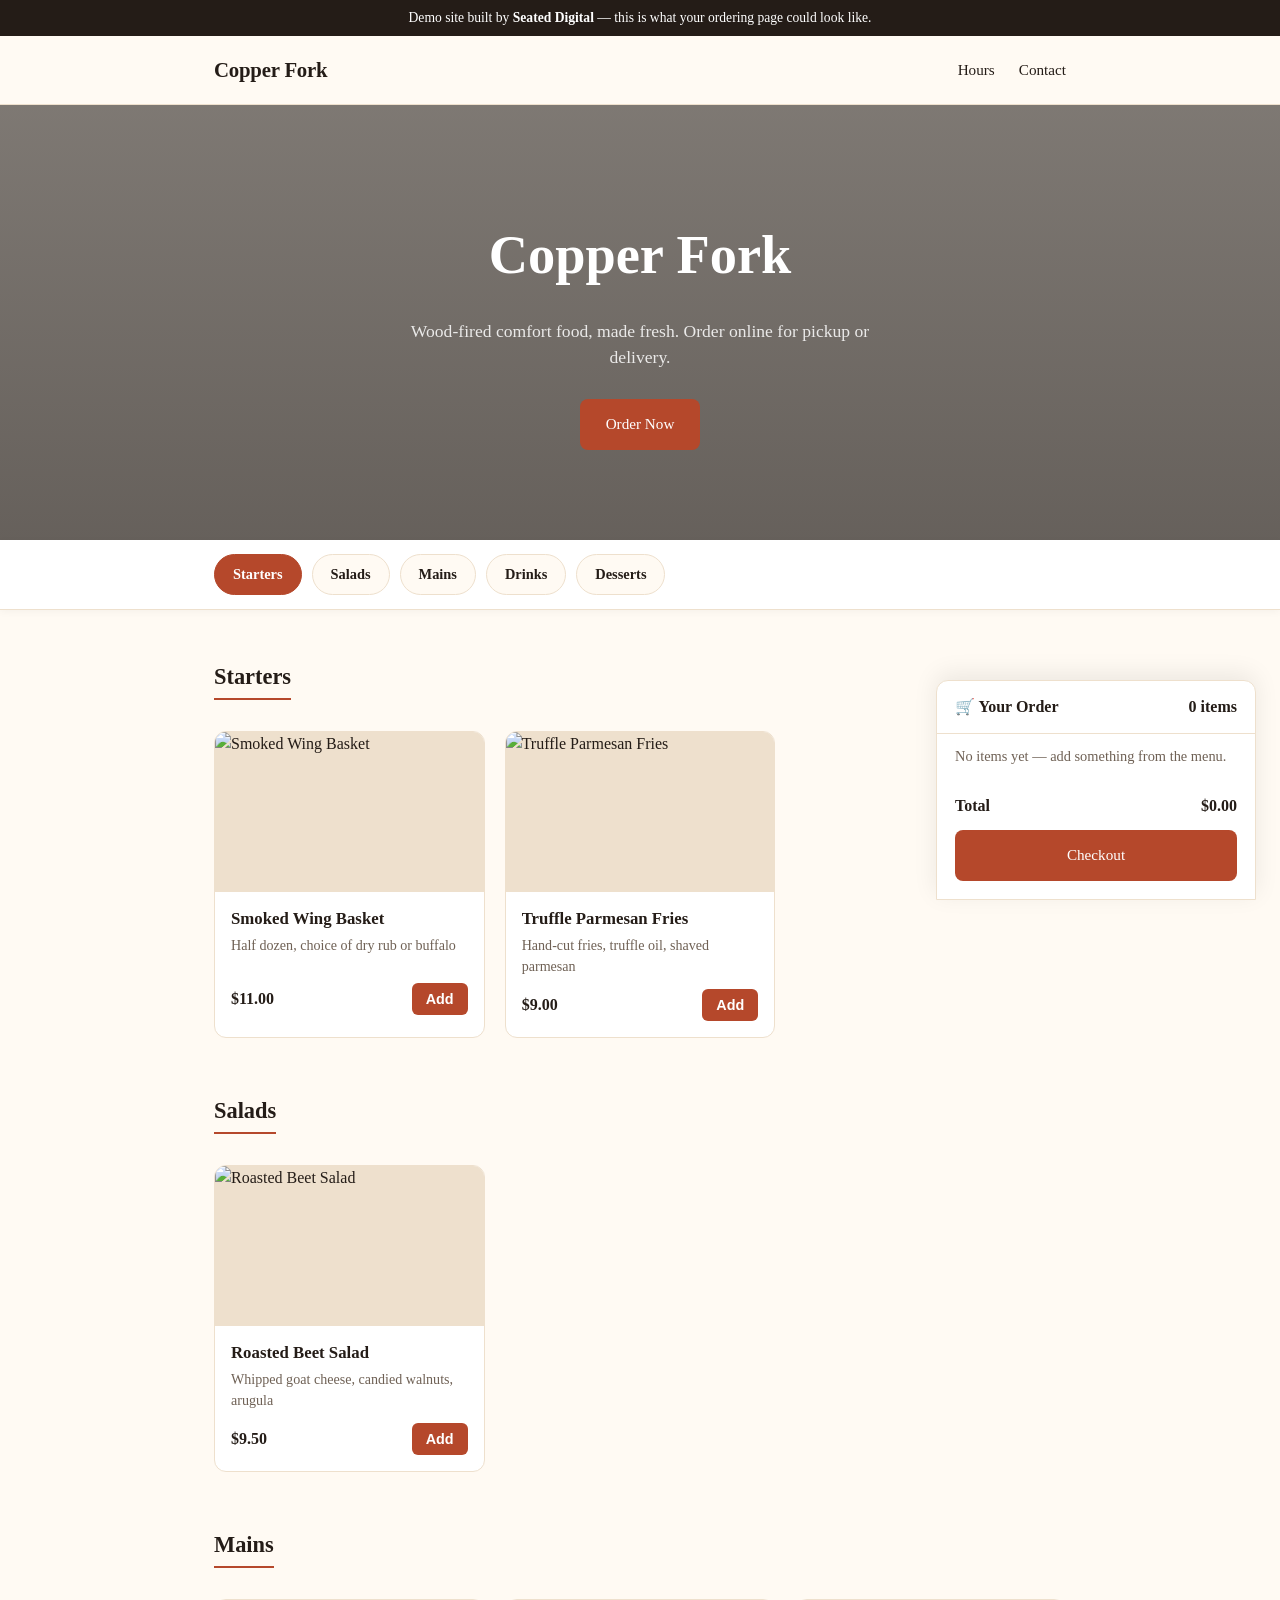
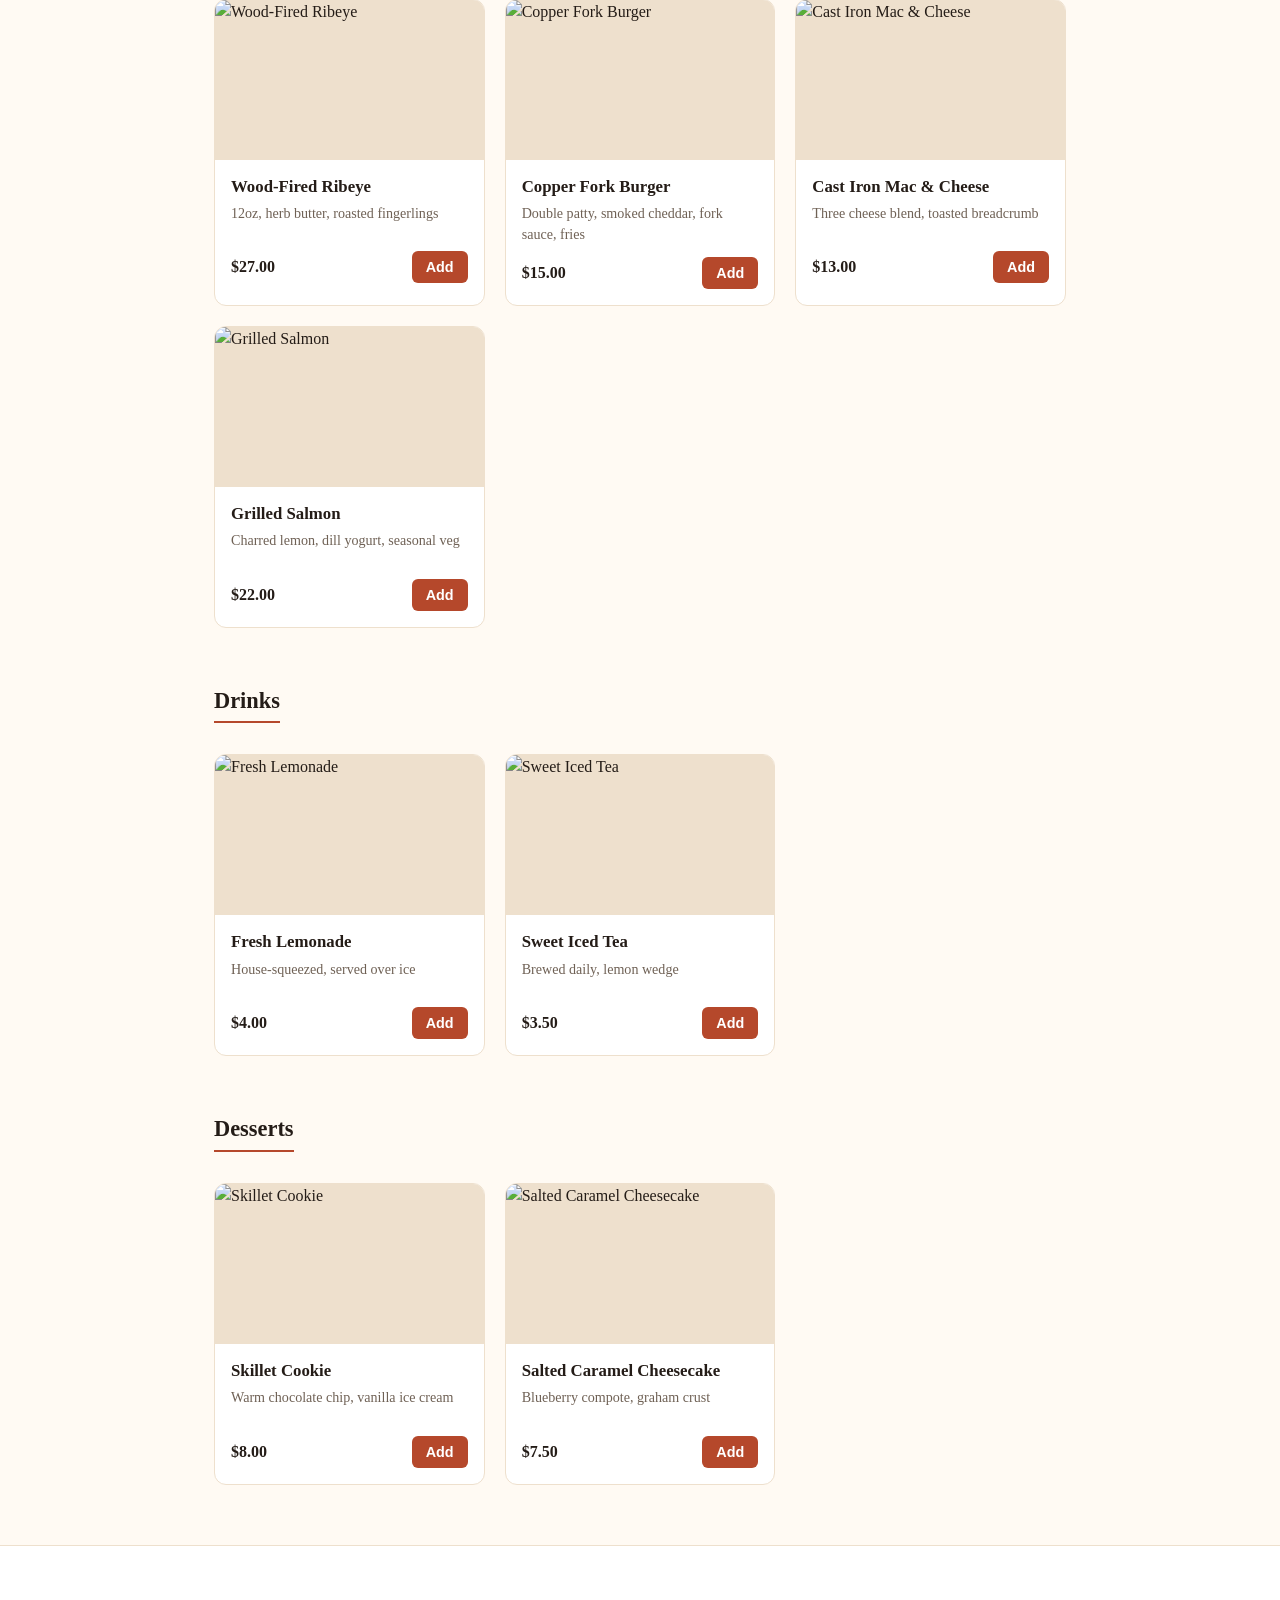
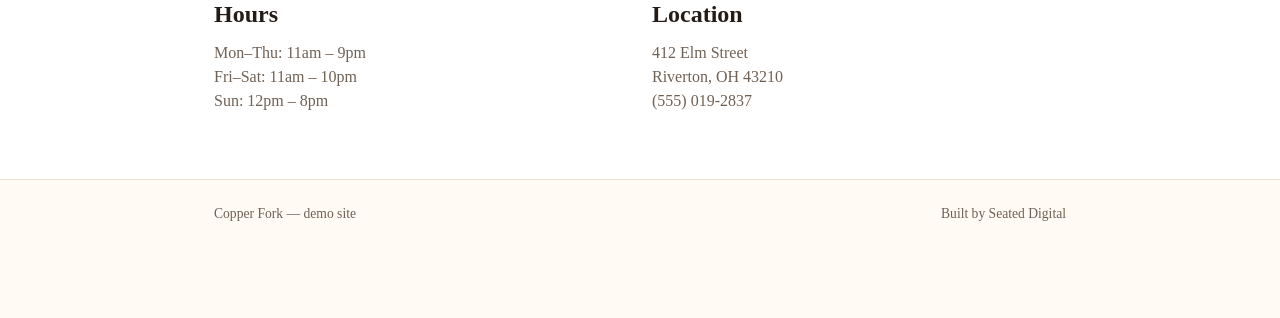
==== demo/index.html @ cd3e6c1e "Seated Digital agency site with restaurant ordering demo" ====
<!DOCTYPE html>
<html lang="en">
<head>
<meta charset="UTF-8">
<meta name="viewport" content="width=device-width, initial-scale=1.0">
<title>Copper Fork — Order Online</title>
<link rel="stylesheet" href="styles.css">
</head>
<body>

<div class="demo-banner">Demo site built by <strong>Seated Digital</strong> — this is what your ordering page could look like.</div>

<header class="nav">
  <div class="nav-inner">
    <span class="logo">Copper Fork</span>
    <nav>
      <a href="#hours">Hours</a>
      <a href="#contact">Contact</a>
    </nav>
  </div>
</header>

<section class="hero">
  <div class="hero-inner">
    <h1>Copper Fork</h1>
    <p>Wood-fired comfort food, made fresh. Order online for pickup or delivery.</p>
    <a href="#category-nav" class="btn btn-primary">Order Now</a>
  </div>
</section>

<nav class="category-nav" id="category-nav">
  <div class="category-nav-inner" id="category-pills">
    <button class="pill active" data-target="starters">Starters</button>
    <button class="pill" data-target="salads">Salads</button>
    <button class="pill" data-target="mains">Mains</button>
    <button class="pill" data-target="drinks">Drinks</button>
    <button class="pill" data-target="desserts">Desserts</button>
  </div>
</nav>

<section class="menu">
  <div class="section-inner">

    <div class="category" id="starters">
      <h2>Starters</h2>
      <div class="items" data-items="starters"></div>
    </div>

    <div class="category" id="salads">
      <h2>Salads</h2>
      <div class="items" data-items="salads"></div>
    </div>

    <div class="category" id="mains">
      <h2>Mains</h2>
      <div class="items" data-items="mains"></div>
    </div>

    <div class="category" id="drinks">
      <h2>Drinks</h2>
      <div class="items" data-items="drinks"></div>
    </div>

    <div class="category" id="desserts">
      <h2>Desserts</h2>
      <div class="items" data-items="desserts"></div>
    </div>

  </div>
</section>

<section class="hours" id="hours">
  <div class="section-inner hours-inner">
    <div>
      <h2>Hours</h2>
      <p>Mon–Thu: 11am – 9pm<br>Fri–Sat: 11am – 10pm<br>Sun: 12pm – 8pm</p>
    </div>
    <div>
      <h2>Location</h2>
      <p>412 Elm Street<br>Riverton, OH 43210<br>(555) 019-2837</p>
    </div>
  </div>
</section>

<footer class="footer" id="contact">
  <div class="section-inner footer-inner">
    <span>Copper Fork — demo site</span>
    <span>Built by Seated Digital</span>
  </div>
</footer>

<div class="cart" id="cart">
  <div class="cart-header" id="cart-toggle">
    <span>🛒 Your Order</span>
    <span id="cart-count">0 items</span>
  </div>
  <div class="cart-body" id="cart-body">
    <p class="cart-empty" id="cart-empty">No items yet — add something from the menu.</p>
    <div id="cart-items"></div>
    <div class="cart-total-row">
      <span>Total</span>
      <span id="cart-total">$0.00</span>
    </div>
    <button class="btn btn-primary cart-checkout" id="checkout-btn">Checkout</button>
  </div>
</div>

<div class="modal-overlay" id="modal-overlay">
  <div class="modal">
    <h2>Almost done!</h2>
    <p class="modal-sub">This is a demo — no real order will be placed.</p>
    <form id="checkout-form">
      <label>Name
        <input type="text" required>
      </label>
      <label>Phone
        <input type="tel" required>
      </label>
      <div class="fulfillment">
        <label class="radio"><input type="radio" name="fulfillment" value="pickup" checked> Pickup</label>
        <label class="radio"><input type="radio" name="fulfillment" value="delivery"> Delivery</label>
      </div>
      <button type="submit" class="btn btn-primary">Place Demo Order</button>
      <button type="button" class="btn btn-outline" id="modal-close">Cancel</button>
    </form>
  </div>
</div>

<script src="script.js"></script>
</body>
</html>
---- demo/styles.css ----
:root {
  --ink: #241c17;
  --paper: #fffaf3;
  --rust: #b5482b;
  --rust-dark: #8f3720;
  --line: #eee0cd;
  --muted: #6f6155;
  font-family: -apple-system, BlinkMacSystemFont, "Segoe UI", Georgia, serif;
}

* { box-sizing: border-box; }

body {
  margin: 0;
  color: var(--ink);
  background: var(--paper);
  line-height: 1.5;
  padding-bottom: 70px;
}

h1, h2 { margin: 0 0 0.4em; }
p { margin: 0 0 1em; color: var(--muted); }

.section-inner { max-width: 900px; margin: 0 auto; padding: 0 24px; }

.demo-banner {
  background: var(--ink);
  color: white;
  text-align: center;
  font-size: 0.85rem;
  padding: 8px 12px;
}

.nav {
  border-bottom: 1px solid var(--line);
  background: var(--paper);
}
.nav-inner {
  max-width: 900px;
  margin: 0 auto;
  padding: 18px 24px;
  display: flex;
  justify-content: space-between;
  align-items: center;
}
.logo { font-weight: 700; font-size: 1.3rem; letter-spacing: -0.01em; }
.nav nav { display: flex; gap: 24px; }
.nav a { color: var(--ink); text-decoration: none; font-size: 0.95rem; }

.hero {
  text-align: center;
  padding: 110px 24px 90px;
  background:
    linear-gradient(180deg, rgba(20,14,10,0.55), rgba(20,14,10,0.65)),
    url("https://images.unsplash.com/photo-1744561249162-c597c1670032?w=1600&q=75&auto=format&fit=crop") center/cover no-repeat;
  color: white;
}
.hero h1 { font-size: clamp(2.2rem, 6vw, 3.4rem); color: white; }
.hero p { max-width: 480px; margin: 0 auto 28px; font-size: 1.1rem; color: rgba(255,255,255,0.85); }

/* Category nav */
.category-nav {
  position: sticky;
  top: 0;
  z-index: 15;
  background: white;
  border-bottom: 1px solid var(--line);
  box-shadow: 0 2px 8px rgba(0,0,0,0.04);
}
.category-nav-inner {
  max-width: 900px;
  margin: 0 auto;
  padding: 14px 24px;
  display: flex;
  gap: 10px;
  overflow-x: auto;
}
.pill {
  flex-shrink: 0;
  border: 1px solid var(--line);
  background: var(--paper);
  color: var(--ink);
  font: inherit;
  font-weight: 600;
  font-size: 0.9rem;
  padding: 9px 18px;
  border-radius: 999px;
  cursor: pointer;
}
.pill.active {
  background: var(--rust);
  border-color: var(--rust);
  color: white;
}

.btn {
  display: inline-block;
  padding: 12px 24px;
  border-radius: 8px;
  font-weight: 600;
  text-decoration: none;
  border: 2px solid transparent;
  cursor: pointer;
  font: inherit;
  font-size: 0.95rem;
}
.btn-primary { background: var(--rust); color: white; }
.btn-primary:hover { background: var(--rust-dark); }
.btn-outline { background: transparent; border-color: var(--line); color: var(--ink); }

.menu { padding: 50px 0 60px; }
.category { scroll-margin-top: 76px; }
.category h2 {
  font-size: 1.4rem;
  border-bottom: 2px solid var(--rust);
  display: inline-block;
  padding-bottom: 4px;
  margin-top: 56px;
}
.category:first-child h2 { margin-top: 0; }

.items {
  display: grid;
  grid-template-columns: repeat(auto-fill, minmax(260px, 1fr));
  gap: 20px;
  margin-top: 22px;
}
.item {
  display: flex;
  flex-direction: column;
  border: 1px solid var(--line);
  border-radius: 12px;
  overflow: hidden;
  background: white;
}
.item-img {
  width: 100%;
  height: 160px;
  object-fit: cover;
  display: block;
  background: var(--line);
}
.item-body {
  padding: 14px 16px 16px;
  display: flex;
  flex-direction: column;
  flex: 1;
}
.item-info h3 { margin: 0 0 4px; font-size: 1.05rem; }
.item-info p { margin: 0; font-size: 0.88rem; min-height: 2.6em; }
.item-actions {
  display: flex;
  align-items: center;
  justify-content: space-between;
  margin-top: 12px;
}
.item-price { font-weight: 700; }
.add-btn {
  background: var(--rust);
  color: white;
  border: none;
  border-radius: 6px;
  padding: 8px 14px;
  font-weight: 600;
  cursor: pointer;
  font-size: 0.9rem;
}
.add-btn:hover { background: var(--rust-dark); }

.hours { background: white; border-top: 1px solid var(--line); border-bottom: 1px solid var(--line); padding: 50px 0; }
.hours-inner { display: grid; grid-template-columns: 1fr 1fr; gap: 24px; }

.footer { padding: 24px 0; }
.footer-inner { display: flex; justify-content: space-between; font-size: 0.85rem; color: var(--muted); }

/* Cart */
.cart {
  position: fixed;
  bottom: 0;
  right: 24px;
  width: 320px;
  background: white;
  border: 1px solid var(--line);
  border-radius: 12px 12px 0 0;
  box-shadow: 0 -6px 24px rgba(0,0,0,0.08);
  z-index: 20;
}
.cart-header {
  display: flex;
  justify-content: space-between;
  padding: 14px 18px;
  font-weight: 700;
  cursor: pointer;
}
.cart-body { padding: 0 18px 18px; border-top: 1px solid var(--line); max-height: 40vh; overflow-y: auto; }
.cart.collapsed .cart-body { display: none; }
.cart-empty { font-size: 0.9rem; margin-top: 12px; }
.cart-line { display: flex; justify-content: space-between; font-size: 0.9rem; padding: 8px 0; border-bottom: 1px dashed var(--line); }
.cart-line button { background: none; border: none; color: var(--rust); cursor: pointer; font-size: 0.85rem; }
.cart-total-row { display: flex; justify-content: space-between; font-weight: 700; padding: 12px 0; }
.cart-checkout { width: 100%; }

/* Modal */
.modal-overlay {
  display: none;
  position: fixed;
  inset: 0;
  background: rgba(20, 14, 10, 0.5);
  align-items: center;
  justify-content: center;
  z-index: 30;
}
.modal-overlay.open { display: flex; }
.modal {
  background: white;
  border-radius: 14px;
  padding: 28px;
  width: 90%;
  max-width: 380px;
}
.modal-sub { font-size: 0.85rem; }
#checkout-form { display: grid; gap: 14px; }
#checkout-form label { display: flex; flex-direction: column; gap: 6px; font-size: 0.85rem; font-weight: 600; }
#checkout-form input[type="text"], #checkout-form input[type="tel"] {
  font: inherit; padding: 10px 12px; border: 1px solid var(--line); border-radius: 6px;
}
.fulfillment { display: flex; gap: 16px; font-weight: 500; }
.radio { flex-direction: row !important; align-items: center; gap: 6px !important; }

@media (max-width: 640px) {
  .hours-inner { grid-template-columns: 1fr; }
  .cart { right: 12px; left: 12px; width: auto; }
}
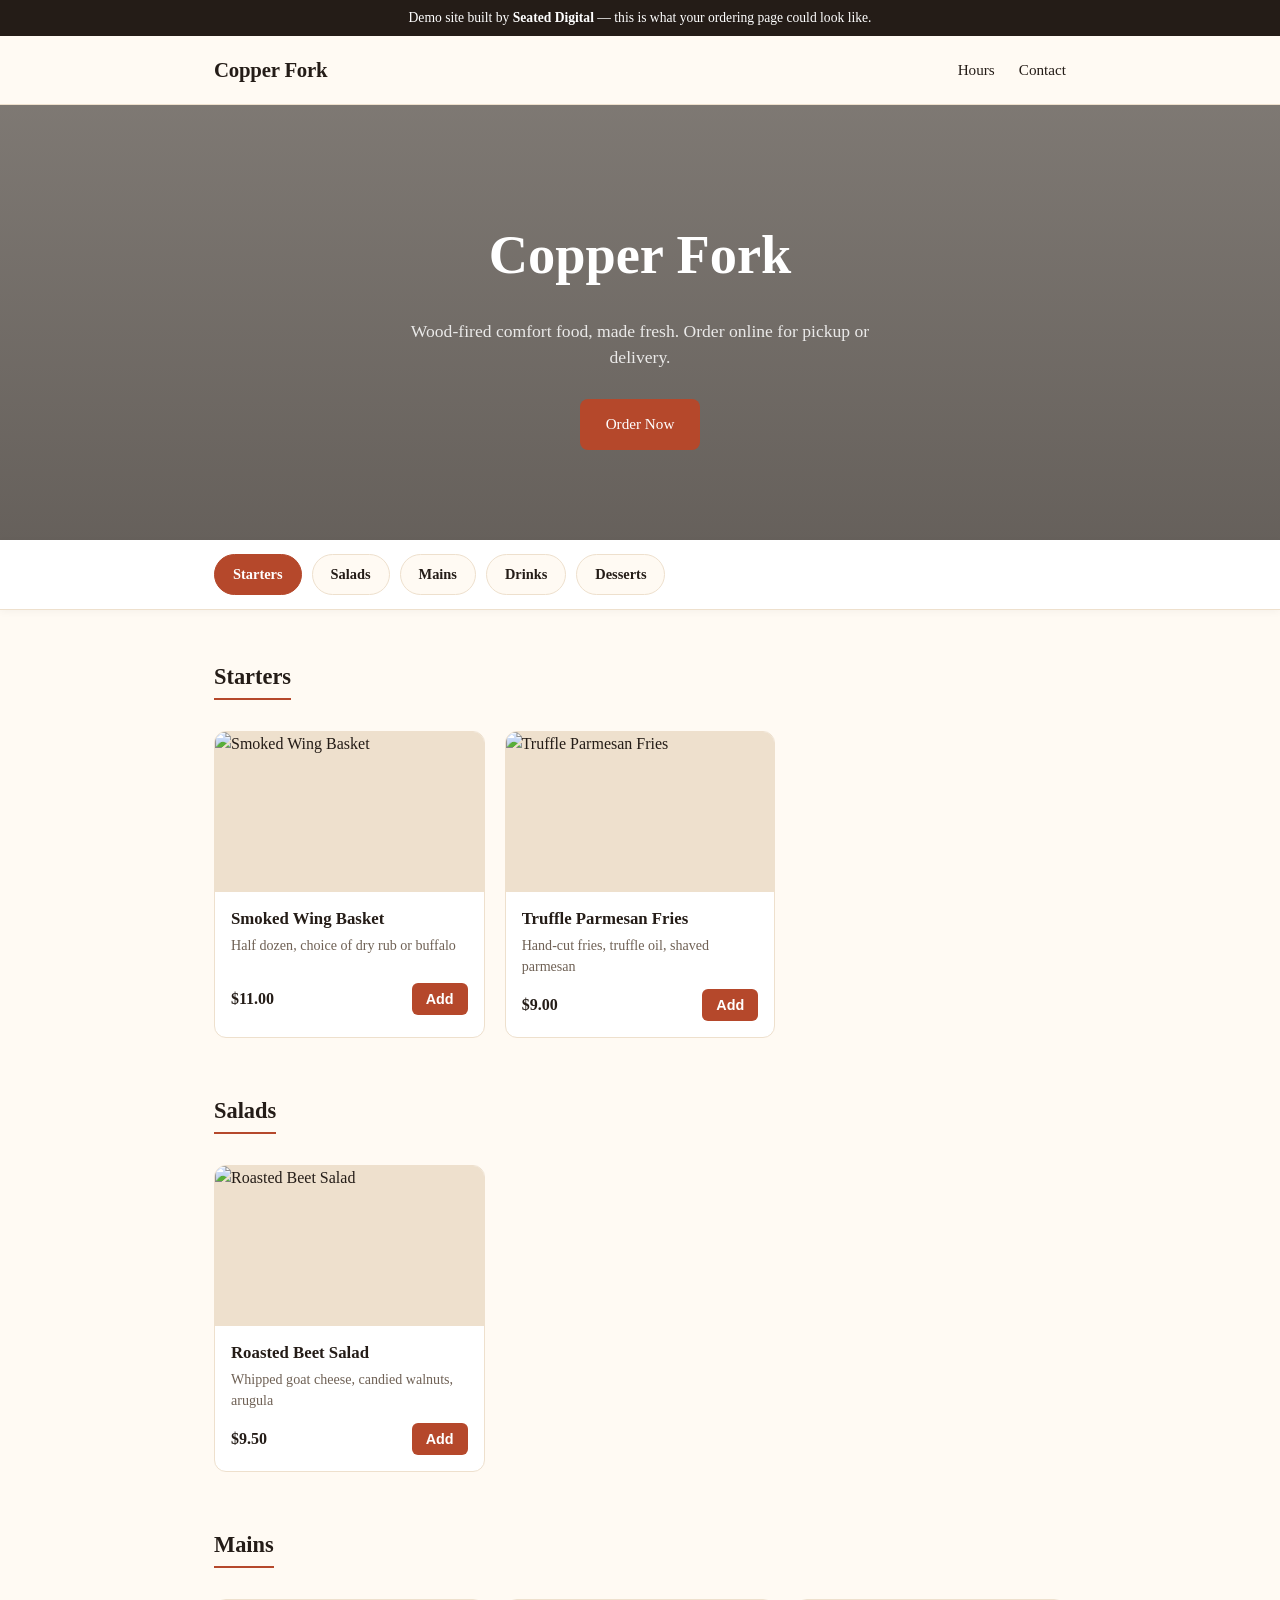
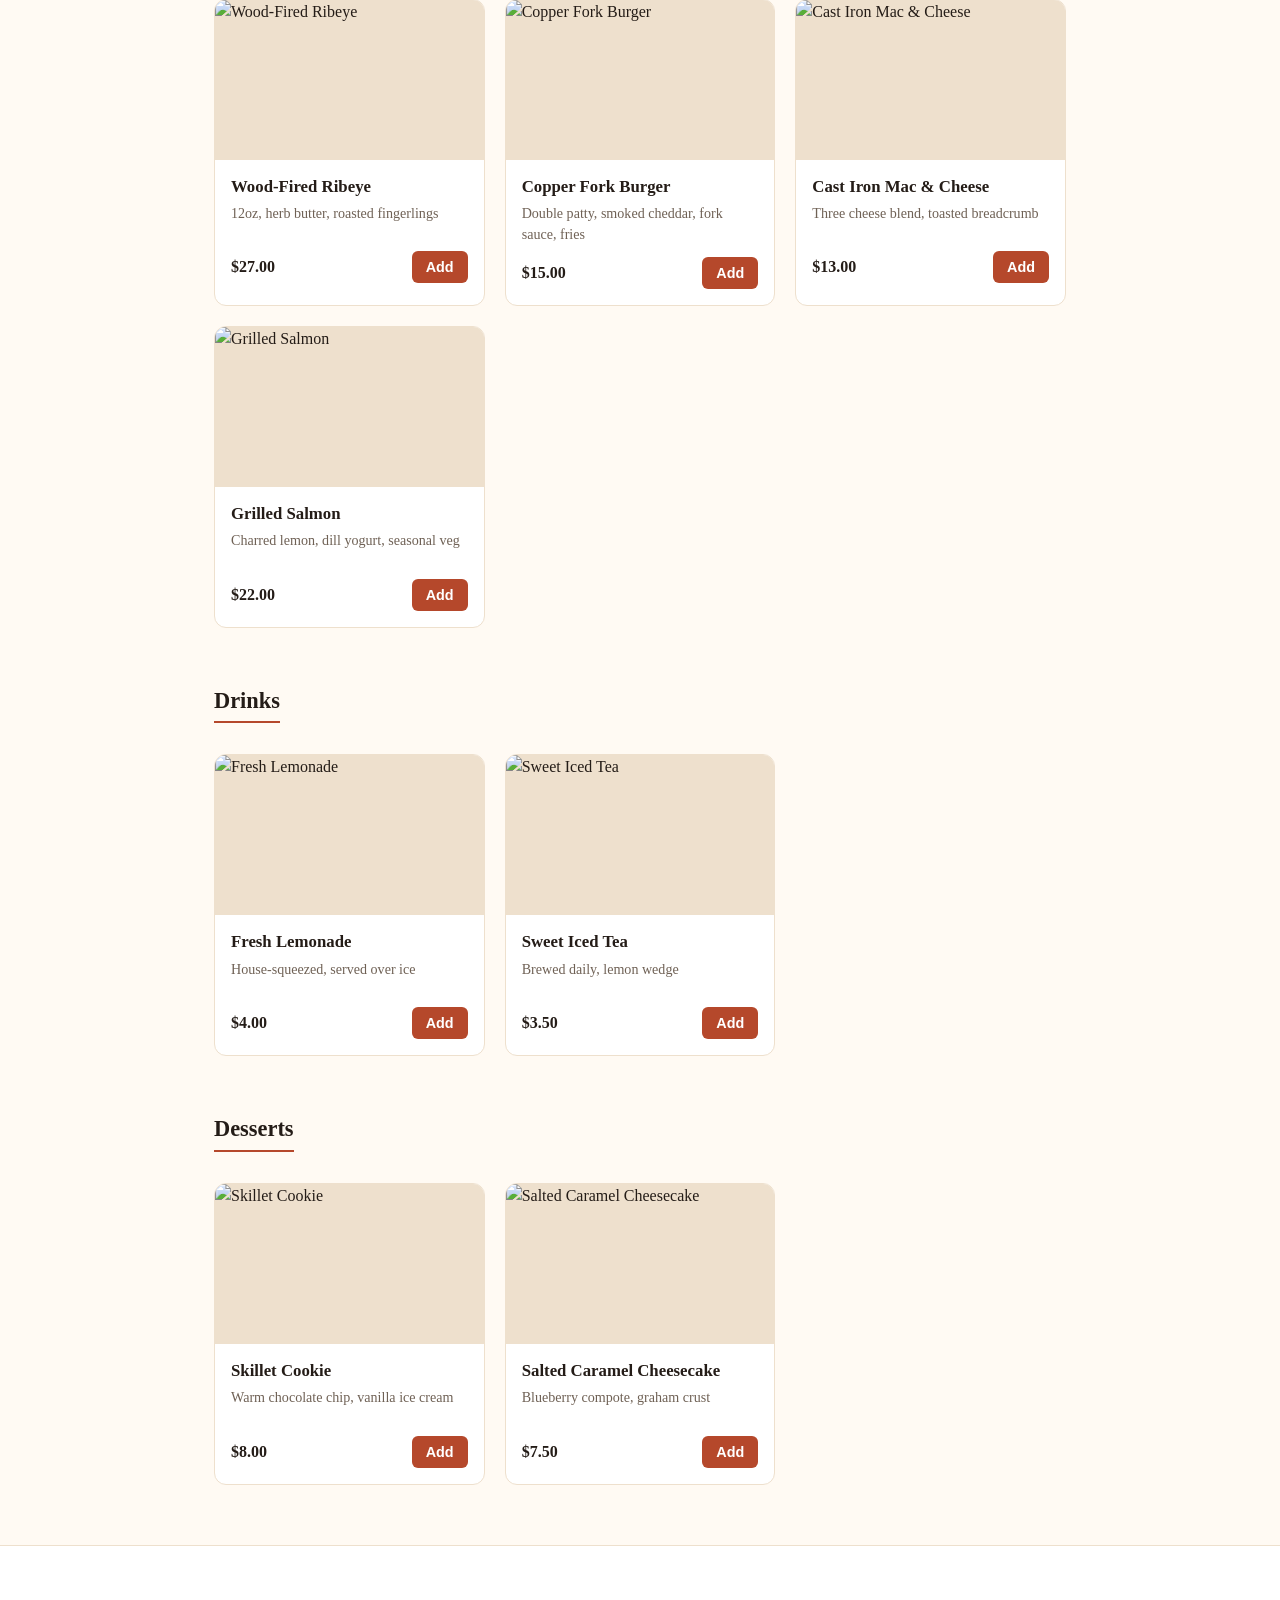
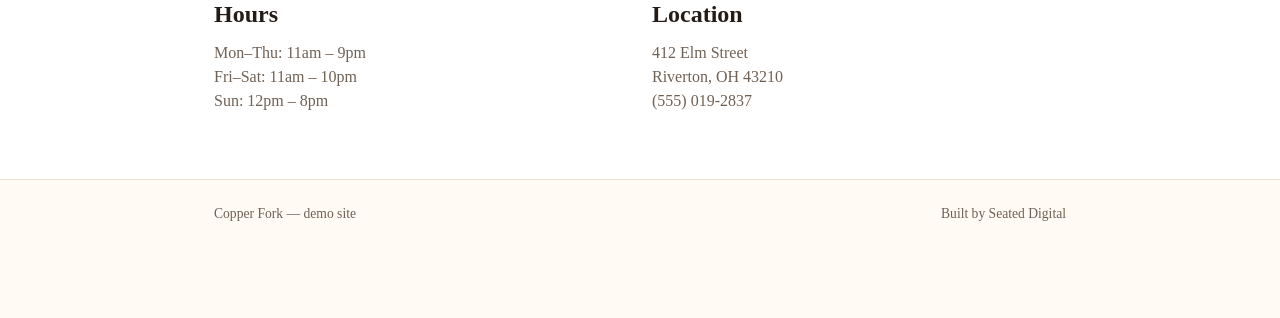
==== commit a8e99678: "SEO: keyword-optimized H1/H2s, ProfessionalService schema markup, sitemap.xml/robots.txt, noindex de" ====
--- a/demo/index.html
+++ b/demo/index.html
@@ -1,9 +1,20 @@
 <!DOCTYPE html>
 <html lang="en">
 <head>
+<!-- Google tag (gtag.js) -->
+<script async src="https://www.googletagmanager.com/gtag/js?id=G-6BT184JYH4"></script>
+<script>
+  window.dataLayer = window.dataLayer || [];
+  function gtag(){dataLayer.push(arguments);}
+  gtag('js', new Date());
+
+  gtag('config', 'G-6BT184JYH4');
+</script>
 <meta charset="UTF-8">
 <meta name="viewport" content="width=device-width, initial-scale=1.0">
 <title>Copper Fork — Order Online</title>
+<meta name="robots" content="noindex, nofollow">
+<link rel="icon" type="image/svg+xml" href="../assets/favicon.svg">
 <link rel="stylesheet" href="styles.css">
 </head>
 <body>
--- a/demo/styles.css
+++ b/demo/styles.css
@@ -175,6 +175,7 @@
 
 /* Cart */
 .cart {
+  display: none;
   position: fixed;
   bottom: 0;
   right: 24px;
@@ -185,6 +186,7 @@
   box-shadow: 0 -6px 24px rgba(0,0,0,0.08);
   z-index: 20;
 }
+.cart.has-items { display: block; }
 .cart-header {
   display: flex;
   justify-content: space-between;
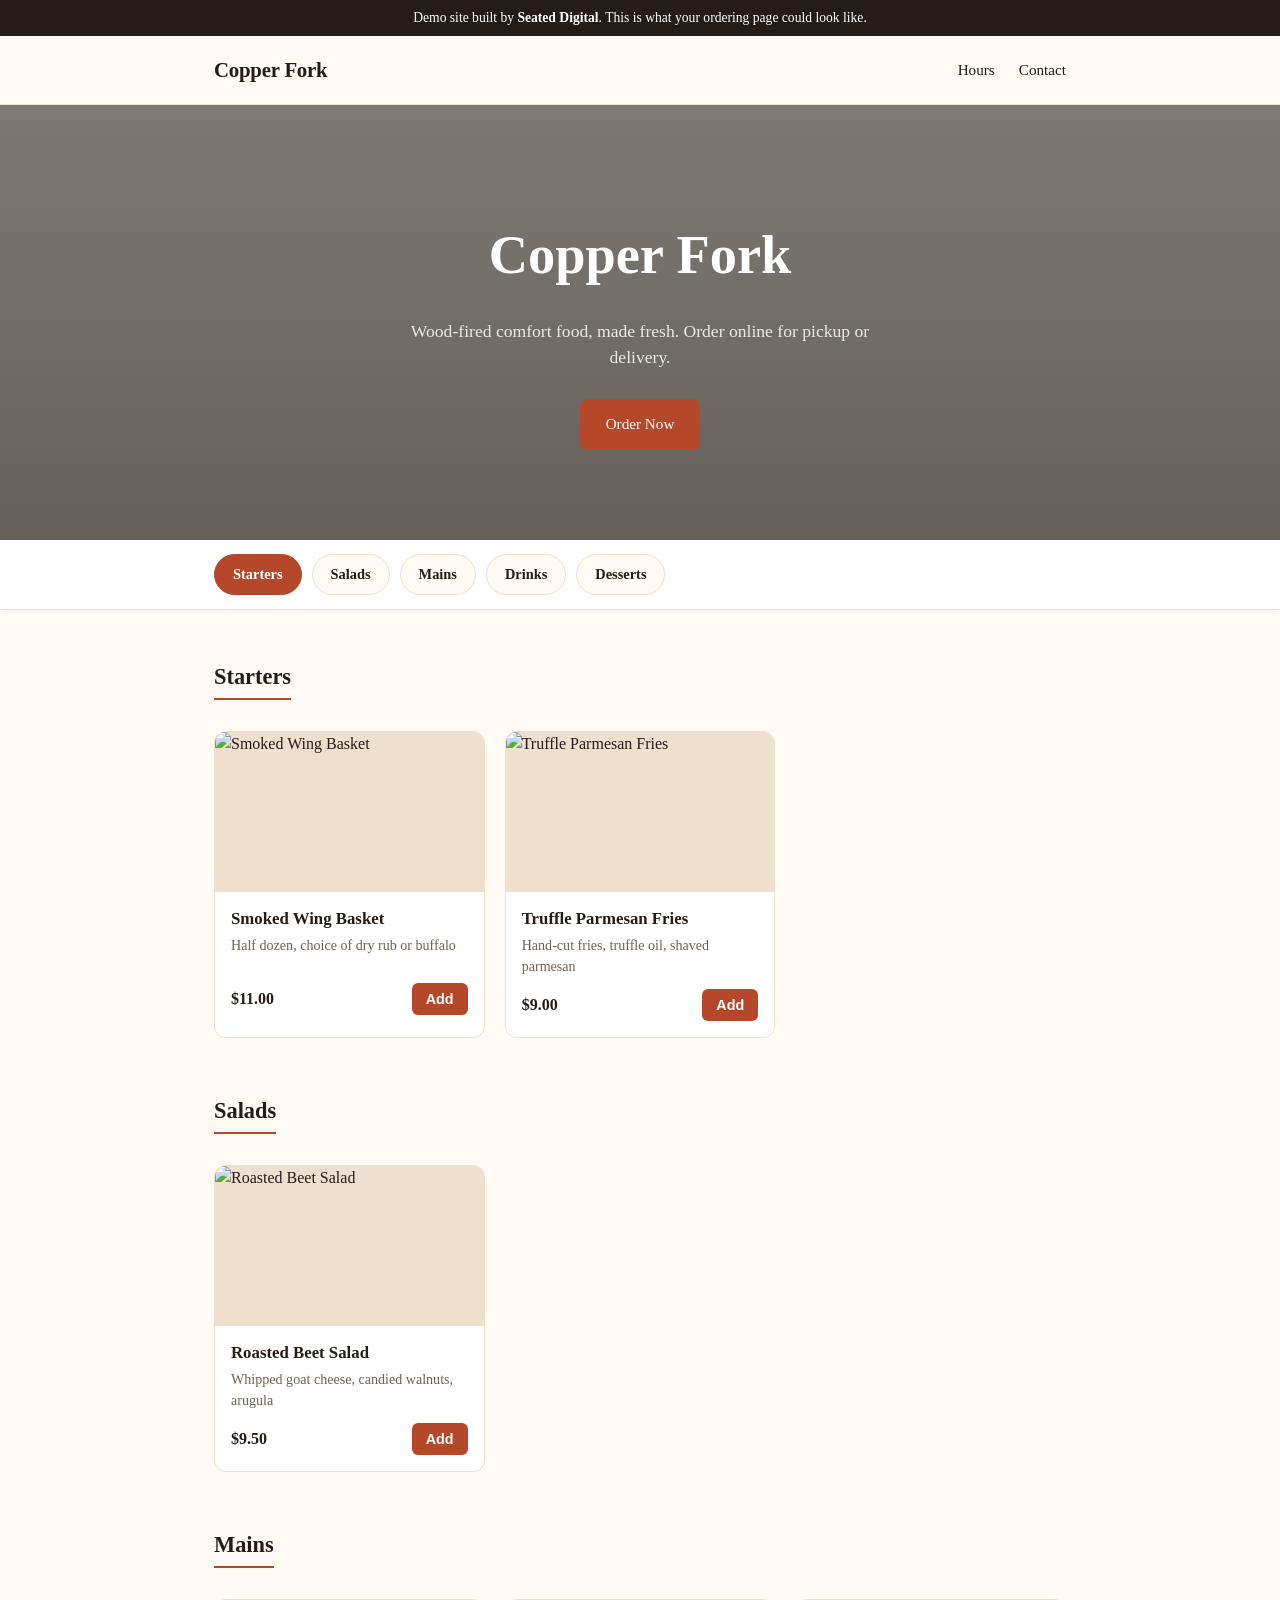
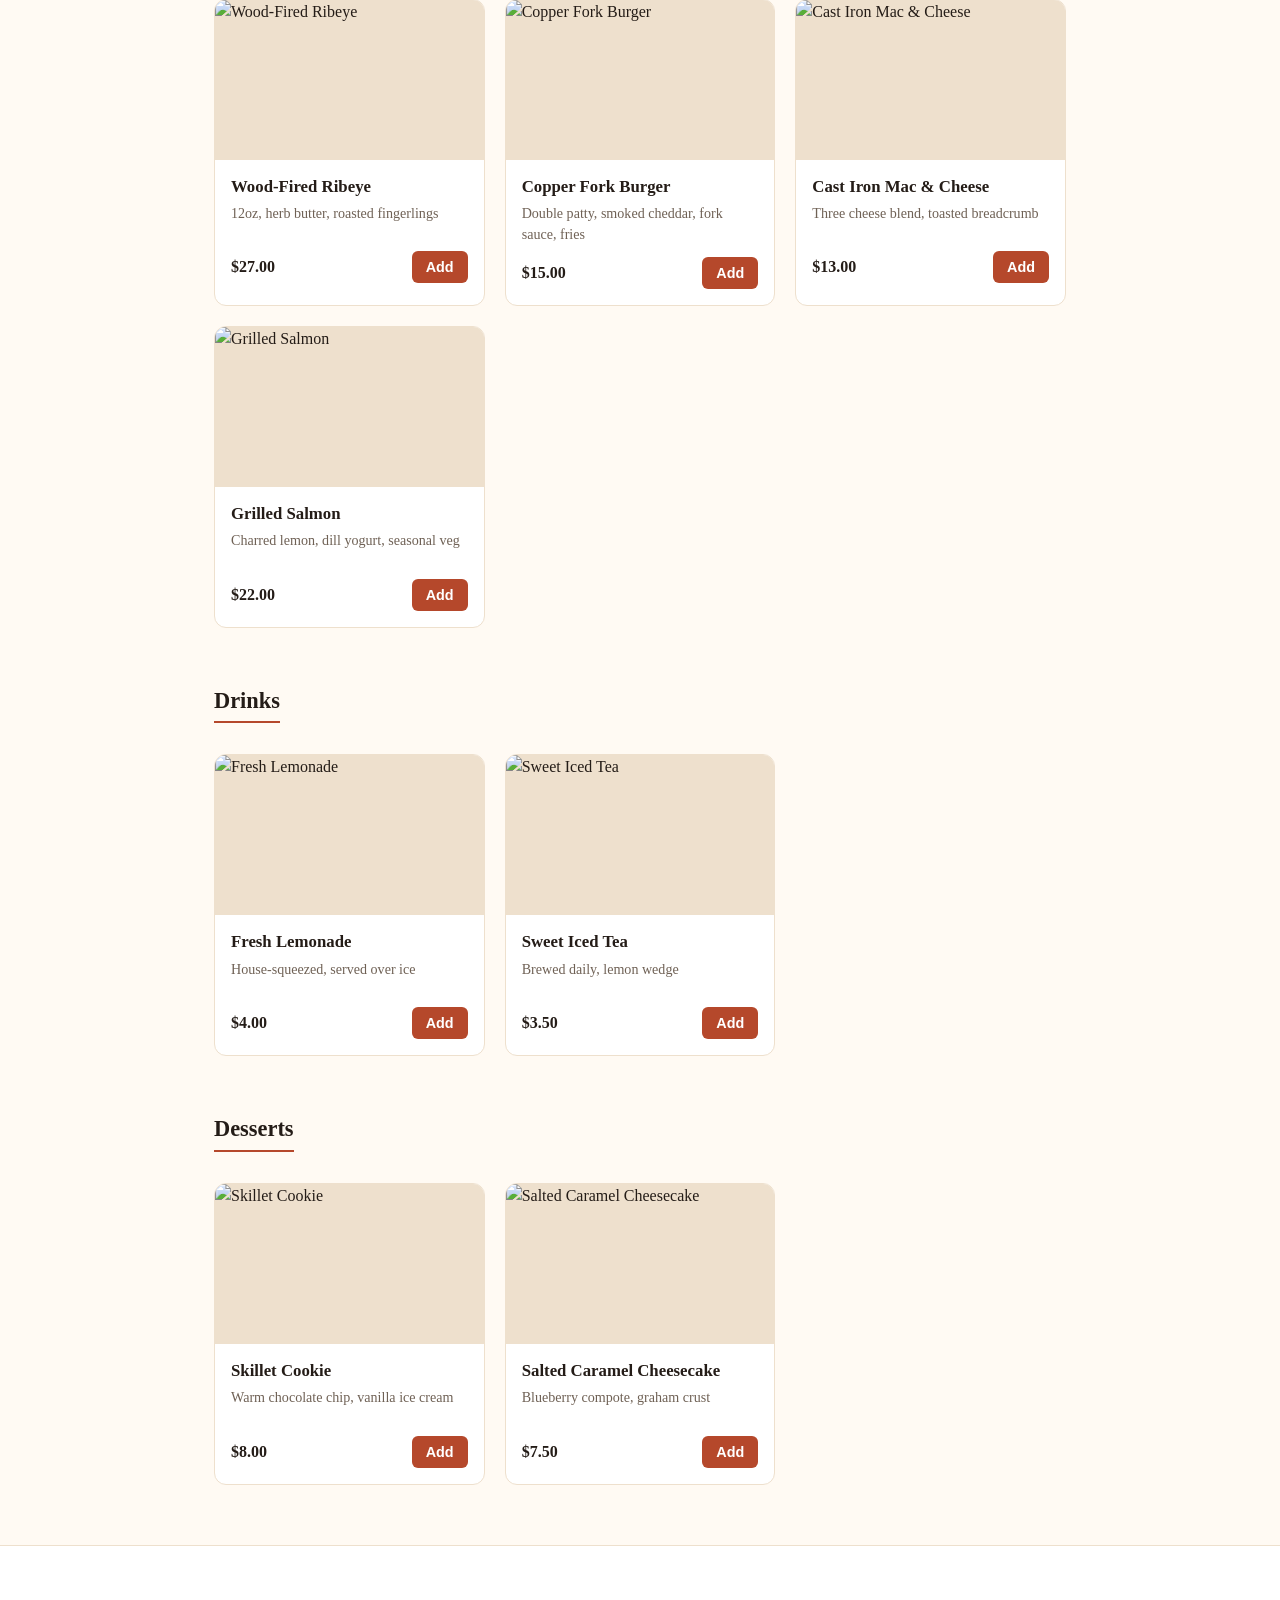
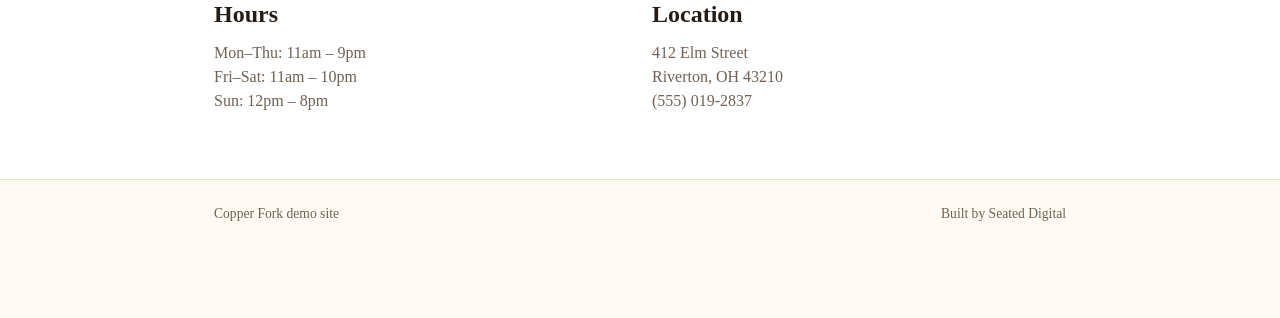
==== commit 905d988d: "Remove em dashes throughout copy, clarify hero messaging with 70% direct-ordering preference stat in" ====
--- a/demo/index.html
+++ b/demo/index.html
@@ -12,14 +12,14 @@
 </script>
 <meta charset="UTF-8">
 <meta name="viewport" content="width=device-width, initial-scale=1.0">
-<title>Copper Fork — Order Online</title>
+<title>Copper Fork | Order Online</title>
 <meta name="robots" content="noindex, nofollow">
 <link rel="icon" type="image/svg+xml" href="../assets/favicon.svg">
 <link rel="stylesheet" href="styles.css">
 </head>
 <body>
 
-<div class="demo-banner">Demo site built by <strong>Seated Digital</strong> — this is what your ordering page could look like.</div>
+<div class="demo-banner">Demo site built by <strong>Seated Digital</strong>. This is what your ordering page could look like.</div>
 
 <header class="nav">
   <div class="nav-inner">
@@ -95,7 +95,7 @@
 
 <footer class="footer" id="contact">
   <div class="section-inner footer-inner">
-    <span>Copper Fork — demo site</span>
+    <span>Copper Fork demo site</span>
     <span>Built by Seated Digital</span>
   </div>
 </footer>
@@ -106,7 +106,7 @@
     <span id="cart-count">0 items</span>
   </div>
   <div class="cart-body" id="cart-body">
-    <p class="cart-empty" id="cart-empty">No items yet — add something from the menu.</p>
+    <p class="cart-empty" id="cart-empty">No items yet. Add something from the menu.</p>
     <div id="cart-items"></div>
     <div class="cart-total-row">
       <span>Total</span>
@@ -119,7 +119,7 @@
 <div class="modal-overlay" id="modal-overlay">
   <div class="modal">
     <h2>Almost done!</h2>
-    <p class="modal-sub">This is a demo — no real order will be placed.</p>
+    <p class="modal-sub">This is a demo. No real order will be placed.</p>
     <form id="checkout-form">
       <label>Name
         <input type="text" required>
